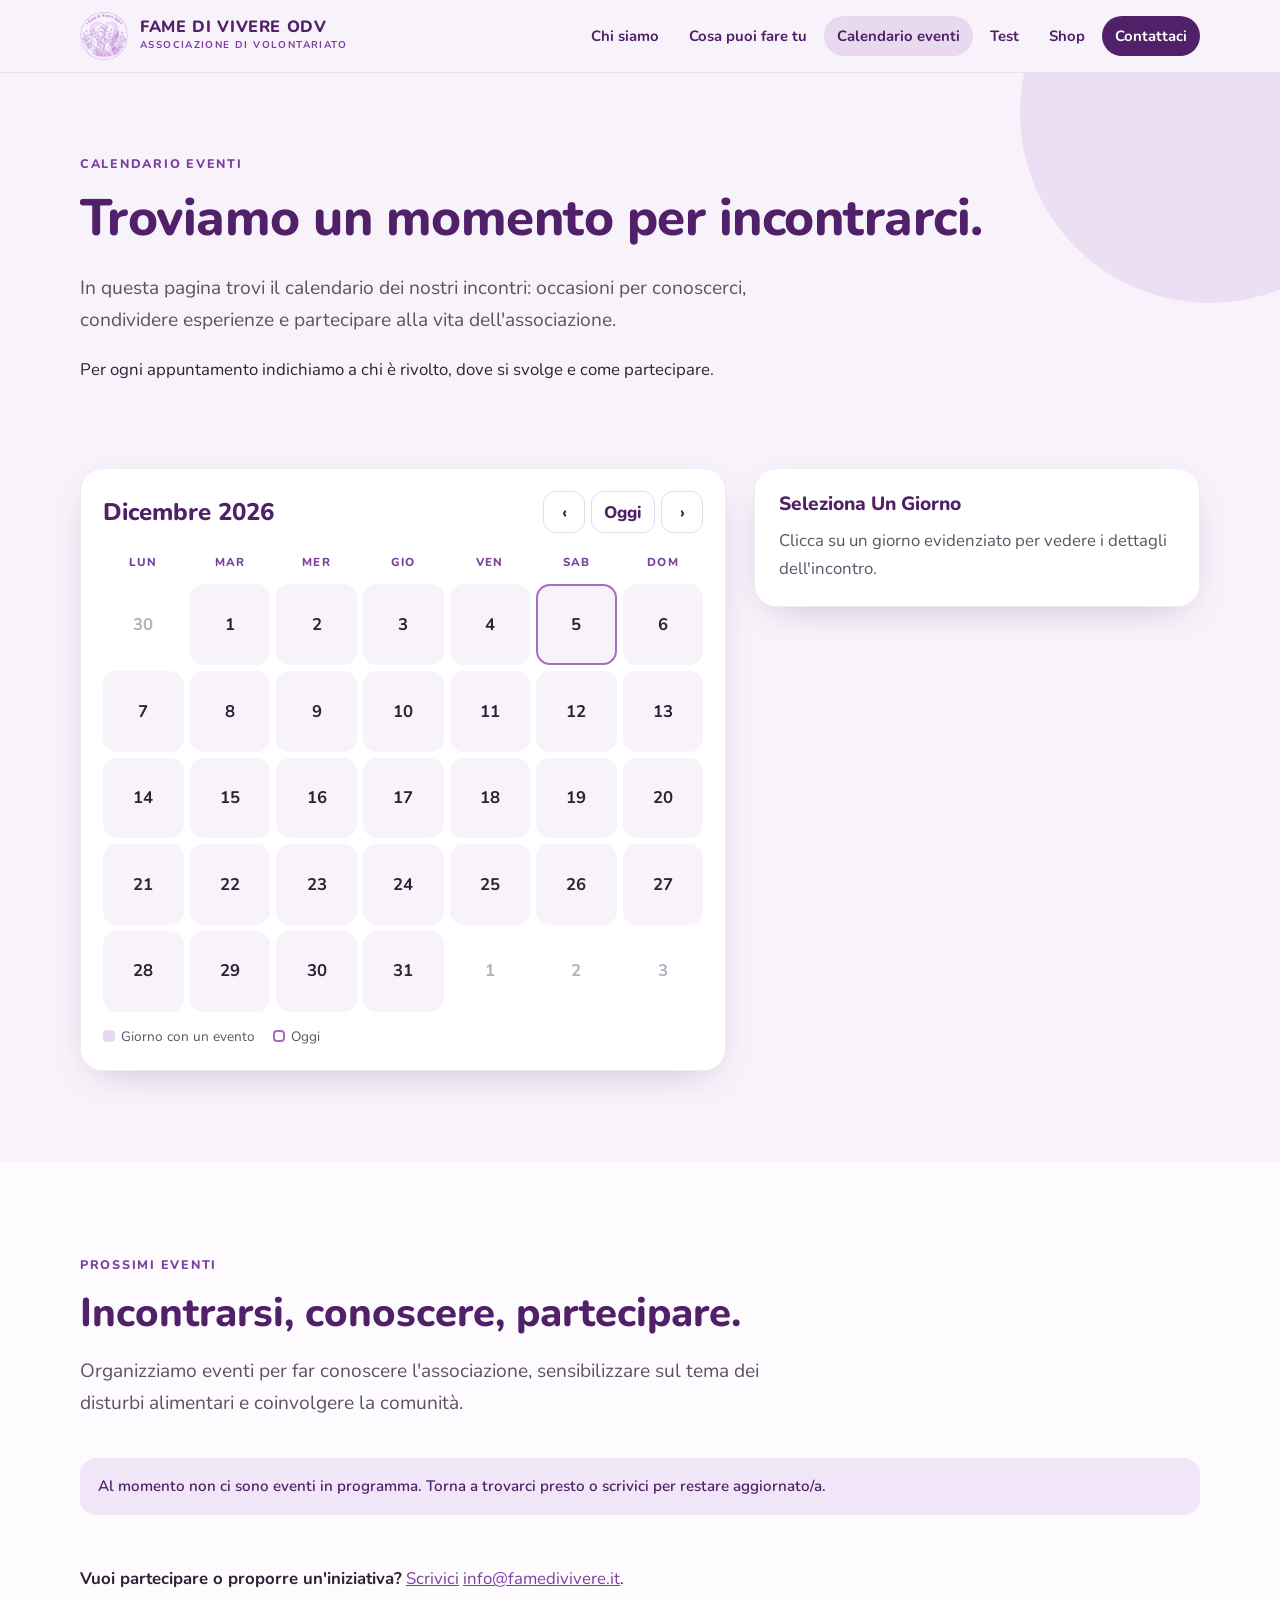
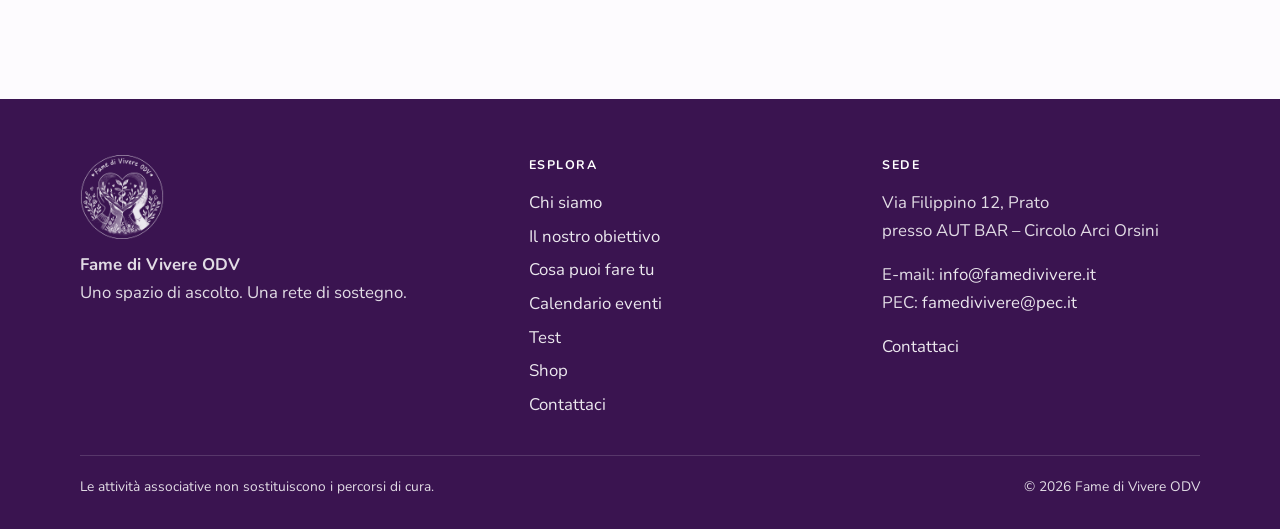
==== calendario.html @ 44b1a3b3 "Add files via upload" ====
<!doctype html>
<html lang="it">
<head>
<meta charset="utf-8">
<meta name="viewport" content="width=device-width,initial-scale=1">
<title>Calendario eventi – Fame di Vivere ODV</title>
<meta name="description" content="Il calendario degli incontri e degli eventi di Fame di Vivere ODV a Prato.">
<meta name="theme-color" content="#502068">
<link rel="icon" href="img/favicon.png">
<link rel="preconnect" href="https://fonts.googleapis.com">
<link rel="preconnect" href="https://fonts.gstatic.com" crossorigin>
<link href="https://fonts.googleapis.com/css2?family=Nunito:wght@400;600;700;800&display=swap" rel="stylesheet">
<link rel="stylesheet" href="style.css">
</head>
<body>
<header class="site-header">
  <div class="wrap nav">
    <a class="brand" href="index.html" aria-label="Fame di Vivere – home">
      <img src="img/logo-sm.png" alt="">
      <span><b>FAME DI VIVERE ODV</b><small>Associazione di volontariato</small></span>
    </a>
    <button class="burger" aria-label="Apri il menu" aria-expanded="false"><span></span><span></span><span></span></button>
    <ul class="menu" id="menu">
      <li><a href="index.html">Chi siamo</a></li>
      <li><a href="cosa-puoi-fare.html">Cosa puoi fare tu</a></li>
      <li><a href="calendario.html" aria-current="page">Calendario eventi</a></li>
      <li><a href="test.html">Test</a></li>
      <li><a href="shop.html">Shop</a></li>
      <li><a class="cta" href="contatti.html">Contattaci</a></li>
    </ul>
  </div>
</header>
<main>
<section class="page-hero">
  <div class="blob b1" style="width:380px;height:380px;right:-120px;top:-150px"></div>
  <div class="wrap">
    <span class="eyebrow">Calendario eventi</span>
    <h1>Troviamo un momento per incontrarci.</h1>
    <p class="lead">In questa pagina trovi il calendario dei nostri incontri: occasioni per conoscerci, condividere esperienze e partecipare alla vita dell'associazione.</p>
    <p>Per ogni appuntamento indichiamo a chi è rivolto, dove si svolge e come partecipare.</p>
  </div>
</section>

<section style="padding-top:20px">
  <div class="wrap cal-layout">
    <div class="cal">
      <div class="cal-top">
        <h2 id="cal-title" aria-live="polite"></h2>
        <div class="cal-nav">
          <button id="cal-prev" aria-label="Mese precedente">&#8249;</button>
          <button id="cal-oggi">Oggi</button>
          <button id="cal-next" aria-label="Mese successivo">&#8250;</button>
        </div>
      </div>
      <div class="cal-grid" id="cal-grid"></div>
      <div class="cal-legend"><span><i></i>Giorno con un evento</span><span><i class="t"></i>Oggi</span></div>
    </div>
    <aside class="day-panel" id="day-panel" aria-live="polite"></aside>
  </div>
</section>

<section class="alt" id="prossimi-eventi">
  <div class="wrap">
    <div class="sec-head">
      <span class="eyebrow">Prossimi eventi</span>
      <h2>Incontrarsi, conoscere, partecipare.</h2>
      <p class="lead">Organizziamo eventi per far conoscere l'associazione, sensibilizzare sul tema dei disturbi alimentari e coinvolgere la comunità.</p>
    </div>
    <div class="proximi" id="proximi"></div>
    <p style="margin-top:2.2rem"><strong>Vuoi partecipare o proporre un'iniziativa?</strong> <a href="contatti.html">Scrivici</a> <a href="mailto:info@famedivivere.it">info@famedivivere.it</a>.</p>
  </div>
</section>
<script src="eventi.js"></script>
<script src="calendario.js"></script>
</main>
<footer>
  <div class="wrap">
    <div class="foot">
      <div>
        <img src="img/logo.png" alt="">
        <p><strong>Fame di Vivere ODV</strong><br>Uno spazio di ascolto. Una rete di sostegno.</p>
      </div>
      <div>
        <h4>Esplora</h4>
        <ul><li><a href="index.html">Chi siamo</a></li><li><a href="index.html#obiettivo">Il nostro obiettivo</a></li><li><a href="cosa-puoi-fare.html">Cosa puoi fare tu</a></li><li><a href="calendario.html">Calendario eventi</a></li><li><a href="test.html">Test</a></li><li><a href="shop.html">Shop</a></li><li><a href="contatti.html">Contattaci</a></li></ul>
      </div>
      <div>
        <h4>Sede</h4>
        <p>Via Filippino 12, Prato<br>presso AUT BAR – Circolo Arci Orsini</p>
        <p>E-mail: <a href="mailto:info@famedivivere.it">info@famedivivere.it</a><br>PEC: <a href="mailto:famedivivere@pec.it">famedivivere@pec.it</a></p>
        <p><a href="contatti.html">Contattaci</a></p>
      </div>
    </div>
    <div class="legal">
      <span>Le attività associative non sostituiscono i percorsi di cura.</span>
      <span>© 2026 Fame di Vivere ODV</span>
    </div>
  </div>
</footer>
<script>
  const b=document.querySelector('.burger'),m=document.getElementById('menu');
  b.addEventListener('click',()=>{const o=m.classList.toggle('open');b.setAttribute('aria-expanded',o)});
  m.addEventListener('click',e=>{if(e.target.tagName==='A'){m.classList.remove('open');b.setAttribute('aria-expanded',false)}});
</script>
</body>
</html>
---- style.css ----
/* Fame di Vivere ODV — bozza sito
   Palette ricavata da logo e volantino */
:root{
  --viola-900:#3a1450;
  --viola-800:#502068;   /* viola del volantino */
  --viola-600:#7b3fa0;   /* tratto del logo */
  --viola-400:#a76cc3;
  --lilla-200:#e8d8f0;
  --lilla-100:#f1e6f7;
  --lilla-50:#f8f3fb;
  --carta:#fdfbfe;
  --ink:#2b2233;
  --ink-soft:#5d5266;
  --raggio:22px;
  --ombra:0 12px 40px -18px rgba(80,32,104,.35);
}
*{box-sizing:border-box}
html{scroll-behavior:smooth;scroll-padding-top:84px}
body{
  margin:0;font-family:"Nunito",system-ui,-apple-system,"Segoe UI",sans-serif;
  color:var(--ink);background:var(--lilla-50);line-height:1.65;font-size:1.05rem;
  -webkit-font-smoothing:antialiased;
}
img{max-width:100%;display:block}
a{color:var(--viola-600)}
h1,h2,h3{font-family:"Nunito",system-ui,sans-serif;color:var(--viola-800);line-height:1.15;margin:0 0 .5em}
h1{font-size:clamp(2.2rem,5.4vw,3.8rem);font-weight:800;letter-spacing:-.01em}
h2{font-size:clamp(1.7rem,3.6vw,2.5rem);font-weight:800}
h3{font-size:1.2rem;font-weight:800}
p{margin:0 0 1em}
.wrap{width:min(1120px,100% - 40px);margin-inline:auto}
.eyebrow{
  display:inline-block;font-size:.78rem;font-weight:800;letter-spacing:.14em;text-transform:uppercase;
  color:var(--viola-600);margin-bottom:.9rem
}
.lead{font-size:1.2rem;color:var(--ink-soft);max-width:60ch}
.serif{font-family:"Fraunces",Georgia,serif}

/* ---------- header ---------- */
.site-header{
  position:sticky;top:0;z-index:50;
  background:rgba(248,243,251,.88);backdrop-filter:blur(12px);
  border-bottom:1px solid rgba(123,63,160,.12);
}
.nav{display:flex;align-items:center;justify-content:space-between;gap:20px;height:72px}
.brand{display:flex;align-items:center;gap:12px;text-decoration:none;color:var(--viola-800)}
.brand img{width:48px;height:48px}
.brand b{display:block;font-weight:800;letter-spacing:.04em;font-size:1.02rem;line-height:1.1}
.brand small{display:block;font-size:.62rem;letter-spacing:.14em;text-transform:uppercase;font-weight:700;color:var(--viola-600)}
.menu{display:flex;gap:4px;list-style:none;margin:0;padding:0}
.menu a{
  display:block;padding:8px 13px;border-radius:99px;text-decoration:none;
  color:var(--viola-800);font-weight:700;font-size:.93rem;transition:background .2s
}
.menu a:hover{background:var(--lilla-200)}
.menu a.cta{background:var(--viola-800);color:#fff}
.menu a.cta:hover{background:var(--viola-900)}
.burger{display:none;background:none;border:0;padding:8px;cursor:pointer}
.burger span{display:block;width:26px;height:2.5px;background:var(--viola-800);margin:5px 0;border-radius:2px;transition:.25s}

/* ---------- hero ---------- */
.hero{position:relative;overflow:hidden;padding:clamp(48px,8vw,110px) 0 clamp(60px,8vw,120px)}
.blob{position:absolute;border-radius:50%;background:var(--lilla-200);opacity:.7;z-index:0}
.blob.b1{width:520px;height:520px;right:-140px;top:-120px}
.blob.b2{width:340px;height:340px;left:-130px;bottom:-110px;background:var(--lilla-100)}
.hero .grid{position:relative;z-index:1;display:grid;grid-template-columns:1.15fr .85fr;gap:48px;align-items:center}
.hero h1 em{font-style:normal;color:var(--viola-600)}
.hero .logo-big{width:min(430px,100%);margin-inline:auto;filter:drop-shadow(0 18px 30px rgba(80,32,104,.18))}
.btns{display:flex;flex-wrap:wrap;gap:14px;margin-top:1.6rem}
.btn{
  display:inline-flex;align-items:center;gap:8px;padding:14px 26px;border-radius:99px;
  font-weight:800;text-decoration:none;font-size:1rem;border:2px solid var(--viola-800);
  transition:transform .2s,background .2s,color .2s,box-shadow .2s
}
.btn.primary{background:var(--viola-800);color:#fff;box-shadow:0 10px 24px -12px var(--viola-800)}
.btn.primary:hover{background:var(--viola-900);transform:translateY(-2px)}
.btn.ghost{background:transparent;color:var(--viola-800)}
.btn.ghost:hover{background:var(--viola-800);color:#fff;transform:translateY(-2px)}
.btn.light{background:#fff;color:var(--viola-800);border-color:#fff}
.btn.light:hover{background:var(--lilla-200);border-color:var(--lilla-200)}

/* ---------- sezioni ---------- */
section{padding:clamp(56px,7vw,96px) 0}
section.alt{background:var(--carta)}
.sec-head{max-width:720px;margin-bottom:2.4rem}
.two{display:grid;grid-template-columns:1fr 1fr;gap:clamp(28px,5vw,64px);align-items:start}
.card{
  background:#fff;border-radius:var(--raggio);padding:28px;box-shadow:var(--ombra);
  border:1px solid rgba(123,63,160,.1)
}
.card h3{margin-bottom:.35em}
.cards{display:grid;grid-template-columns:repeat(3,1fr);gap:22px}
.icon{
  width:52px;height:52px;border-radius:16px;background:var(--lilla-100);display:grid;place-items:center;
  margin-bottom:16px;color:var(--viola-600)
}
.icon svg{width:26px;height:26px}

/* chi siamo */
.valori{display:flex;flex-wrap:wrap;gap:10px;margin-top:1.4rem}
.chip{
  background:var(--lilla-100);color:var(--viola-800);font-weight:800;font-size:.92rem;
  padding:8px 18px;border-radius:99px;border:1px solid rgba(123,63,160,.18)
}
.team{display:grid;grid-template-columns:repeat(auto-fill,minmax(170px,1fr));gap:20px;margin-top:2rem}
.person{text-align:center}
.avatar{
  width:132px;height:132px;border-radius:50%;margin:0 auto 12px;
  background:radial-gradient(circle at 35% 30%,var(--lilla-100),var(--lilla-200));
  border:3px dashed var(--viola-400);display:grid;place-items:center;color:var(--viola-400)
}
.avatar svg{width:42px;height:42px}
.person b{display:block;color:var(--viola-800)}
.person span{font-size:.9rem;color:var(--ink-soft)}
.team-title{margin-top:3rem;margin-bottom:0}

/* obiettivo */
.goal{
  background:var(--viola-800);color:#fff;border-radius:34px;padding:clamp(32px,6vw,72px);
  position:relative;overflow:hidden
}
.goal h2{color:#fff;max-width:20ch}
.goal p{color:rgba(255,255,255,.88);max-width:62ch}
.goal .blob{background:rgba(255,255,255,.07);width:420px;height:420px;right:-120px;bottom:-160px}
.goal .pillars{display:grid;grid-template-columns:repeat(3,1fr);gap:16px;margin:2rem 0 1.4rem;position:relative}
.pillars div{background:rgba(255,255,255,.1);border-radius:18px;padding:18px 20px;font-weight:800}
.pillars small{display:block;font-weight:600;opacity:.8;margin-top:4px;font-size:.88rem}
.note{
  display:flex;gap:12px;align-items:flex-start;background:var(--lilla-100);color:var(--viola-800);
  border-radius:16px;padding:16px 18px;font-size:.95rem;font-weight:600;position:relative
}
.goal .note{background:rgba(255,255,255,.14);color:#fff}
.note svg{flex:none;width:22px;height:22px;margin-top:2px}

/* dove siamo */
.map{
  min-height:320px;border-radius:var(--raggio);overflow:hidden;position:relative;
  background:linear-gradient(135deg,var(--lilla-100),var(--lilla-200));
  display:grid;place-items:center;text-align:center;padding:24px;color:var(--viola-800);
  border:2px dashed var(--viola-400)
}
.map svg{width:44px;height:44px;margin:0 auto 10px;color:var(--viola-600)}
.indirizzo{
  background:var(--viola-800);color:#fff;border-radius:var(--raggio);padding:24px 28px;margin-bottom:1.4rem;text-align:center
}
.indirizzo small{display:block;letter-spacing:.14em;text-transform:uppercase;font-weight:800;font-size:.72rem;opacity:.8}
.indirizzo strong{display:block;font-size:1.7rem;margin:.2rem 0}
.indirizzo span{font-size:.95rem;opacity:.9}
.todo{
  display:inline-block;background:#fff4c9;color:#7a5a00;border:1px dashed #d9b23a;
  padding:1px 9px;border-radius:8px;font-size:.88em;font-weight:700
}

/* contatti */
.contatti-list{list-style:none;margin:0;padding:0;display:grid;gap:14px}
.contatti-list li{display:flex;gap:14px;align-items:center}
.contatti-list .icon{margin:0;flex:none}
.contatti-list b{display:block;color:var(--viola-800);font-size:.88rem;letter-spacing:.04em}
.supporto{background:linear-gradient(160deg,var(--lilla-100),#fff)}
.supporto .card{box-shadow:none}
form{display:grid;gap:14px;margin-top:1rem}
label{font-weight:800;color:var(--viola-800);font-size:.9rem;display:block;margin-bottom:5px}
input,textarea{
  width:100%;font:inherit;padding:13px 16px;border-radius:14px;border:1.5px solid var(--lilla-200);
  background:#fff;color:var(--ink)
}
input:focus,textarea:focus{outline:3px solid rgba(123,63,160,.25);border-color:var(--viola-600)}
textarea{min-height:120px;resize:vertical}

/* test */
.soon{
  text-align:center;border-radius:34px;padding:clamp(36px,6vw,72px);
  background:var(--lilla-100);border:2px dashed var(--viola-400)
}
.soon h2{margin-bottom:.4em}
.soon p{max-width:58ch;margin-inline:auto}

/* agenda / eventi */
.agenda{display:grid;gap:18px}
.evento{
  display:grid;grid-template-columns:96px 1fr auto;gap:22px;align-items:center;
  background:#fff;border-radius:var(--raggio);padding:20px 24px;box-shadow:var(--ombra);
  border:1px solid rgba(123,63,160,.1)
}
.data{
  background:var(--viola-800);color:#fff;border-radius:18px;text-align:center;padding:12px 6px;line-height:1.1
}
.data b{display:block;font-size:1.9rem}
.data span{font-size:.78rem;letter-spacing:.14em;text-transform:uppercase;font-weight:800;opacity:.85}
.meta{display:flex;flex-wrap:wrap;gap:6px 18px;font-size:.92rem;color:var(--ink-soft);margin-top:6px}
.meta span::before{content:"•";color:var(--viola-400);margin-right:7px}
.tag{
  font-size:.74rem;font-weight:800;letter-spacing:.1em;text-transform:uppercase;
  background:var(--lilla-100);color:var(--viola-800);padding:5px 12px;border-radius:99px;display:inline-block;margin-bottom:6px
}
.campo-eventi{display:grid;grid-template-columns:repeat(2,1fr);gap:22px}
.ev-card{background:#fff;border-radius:var(--raggio);overflow:hidden;box-shadow:var(--ombra);border:1px solid rgba(123,63,160,.1)}
.ev-img{
  aspect-ratio:16/9;background:linear-gradient(135deg,var(--lilla-200),var(--viola-400));
  display:grid;place-items:center;color:rgba(255,255,255,.9)
}
.ev-img svg{width:48px;height:48px}
.ev-body{padding:22px 26px 26px}

/* footer */
footer{background:var(--viola-900);color:rgba(255,255,255,.85);padding:56px 0 30px}
footer a{color:#fff}
.foot{display:grid;grid-template-columns:1.3fr 1fr 1fr;gap:36px}
.foot img{width:84px;margin-bottom:12px;filter:brightness(0) invert(1);opacity:.9}
.foot h4{color:#fff;letter-spacing:.12em;text-transform:uppercase;font-size:.78rem;margin:0 0 .8rem}
.foot ul{list-style:none;margin:0;padding:0;display:grid;gap:6px}
.foot a{text-decoration:none;opacity:.9}
.foot a:hover{text-decoration:underline}
.legal{
  margin-top:36px;padding-top:20px;border-top:1px solid rgba(255,255,255,.15);
  font-size:.86rem;display:flex;flex-wrap:wrap;justify-content:space-between;gap:10px
}

/* ---------- responsive ---------- */
@media (max-width:900px){
  .hero .grid,.two,.cards,.goal .pillars,.foot,.campo-eventi{grid-template-columns:1fr}
  .hero .logo-big{width:min(300px,80%);order:-1}
  .evento{grid-template-columns:76px 1fr}
  .evento .btn{grid-column:1/-1;justify-content:center}
  .burger{display:block}
  .menu{
    position:absolute;top:72px;left:0;right:0;background:var(--lilla-50);flex-direction:column;
    padding:12px 20px 20px;border-bottom:1px solid rgba(123,63,160,.15);display:none
  }
  .menu.open{display:flex}
  .menu a{padding:12px 14px}
}
@media (prefers-reduced-motion:reduce){html{scroll-behavior:auto}*{transition:none!important}}

/* ---------- pagine interne ---------- */
.page-hero{position:relative;overflow:hidden;padding:clamp(40px,6vw,76px) 0 clamp(28px,4vw,48px)}
.page-hero .wrap{position:relative;z-index:1}
.page-hero h1{font-size:clamp(2rem,4.6vw,3.2rem)}
.menu a[aria-current="page"]{background:var(--lilla-200)}
.menu a.cta[aria-current="page"]{background:var(--viola-900)}

/* ---------- calendario ---------- */
.cal-layout{display:grid;grid-template-columns:1.45fr 1fr;gap:28px;align-items:start}
.cal{background:#fff;border-radius:var(--raggio);box-shadow:var(--ombra);border:1px solid rgba(123,63,160,.1);padding:22px}
.cal-top{display:flex;align-items:center;justify-content:space-between;gap:10px;margin-bottom:14px}
.cal-top h2{margin:0;font-size:1.5rem;text-transform:capitalize}
.cal-nav{display:flex;gap:6px}
.cal-nav button{
  font:inherit;font-weight:800;cursor:pointer;border:1.5px solid var(--lilla-200);background:#fff;color:var(--viola-800);
  border-radius:12px;min-width:42px;height:42px;padding:0 12px;transition:background .2s
}
.cal-nav button:hover{background:var(--lilla-100)}
.cal-grid{display:grid;grid-template-columns:repeat(7,1fr);gap:6px}
.cal-dow{text-align:center;font-size:.72rem;font-weight:800;letter-spacing:.1em;text-transform:uppercase;color:var(--viola-600);padding:6px 0}
.cal-day{
  position:relative;aspect-ratio:1/1;border:0;border-radius:14px;background:var(--lilla-50);color:var(--ink);
  font:inherit;font-weight:700;cursor:pointer;display:flex;flex-direction:column;align-items:center;justify-content:center;gap:4px;
  transition:background .15s,transform .15s
}
.cal-day:hover{background:var(--lilla-100)}
.cal-day.out{background:transparent;color:#b9acc3;cursor:default}
.cal-day.today{outline:2px solid var(--viola-400);outline-offset:-2px}
.cal-day.has{background:var(--lilla-200);color:var(--viola-800)}
.cal-day.has::after{content:"";width:7px;height:7px;border-radius:50%;background:var(--viola-600)}
.cal-day.sel{background:var(--viola-800);color:#fff}
.cal-day.sel::after{background:#fff}
.cal-day:focus-visible{outline:3px solid rgba(123,63,160,.5)}
.cal-legend{display:flex;gap:18px;flex-wrap:wrap;margin-top:14px;font-size:.85rem;color:var(--ink-soft)}
.cal-legend i{display:inline-block;width:12px;height:12px;border-radius:4px;background:var(--lilla-200);margin-right:6px;vertical-align:-1px}
.cal-legend i.t{background:#fff;outline:2px solid var(--viola-400);outline-offset:-2px}
.day-panel{background:#fff;border-radius:var(--raggio);box-shadow:var(--ombra);border:1px solid rgba(123,63,160,.1);padding:24px;position:sticky;top:92px}
.day-panel h3{margin-bottom:.6em;text-transform:capitalize}
.day-panel .empty{color:var(--ink-soft);margin:0}
.day-item{border-top:1px solid var(--lilla-200);padding:14px 0}
.day-item:first-of-type{border-top:0;padding-top:0}
.day-item h4{margin:.2rem 0 .3rem;color:var(--viola-800);font-size:1.05rem}
.day-item .meta{margin-top:2px}
.ev-date{font-size:.8rem;font-weight:800;letter-spacing:.1em;text-transform:uppercase;color:var(--viola-600);margin-bottom:6px}
.ev-card .ev-img.d{flex-direction:column;gap:2px;font-weight:800;color:#fff}
.ev-card .ev-img.d b{font-size:3rem;line-height:1}
.ev-card .ev-img.d span{letter-spacing:.2em;text-transform:uppercase;font-size:.85rem}
.ev-card .meta{margin:.5rem 0 1rem}
.proximi{display:grid;grid-template-columns:repeat(3,1fr);gap:22px}
@media (max-width:900px){
  .cal-layout,.proximi{grid-template-columns:1fr}
  .day-panel{position:static}
  .cal{padding:14px}.cal-grid{gap:4px}
}
.team-vol{grid-template-columns:repeat(4,1fr);max-width:860px;row-gap:28px}
@media (max-width:900px){.team-vol{grid-template-columns:repeat(2,1fr)}}

/* mappa */
.map.live{padding:0;border:0;display:block;min-height:0;aspect-ratio:4/3;box-shadow:var(--ombra);background:var(--lilla-100)}
.map.live iframe{width:100%;height:100%;border:0;display:block}
.map-link{margin:16px 0 0}
@media (max-width:900px){.map.live{aspect-ratio:1/1}}

/* foto volontarie */
.avatar.has-photo{border:3px solid #fff;outline:3px solid var(--viola-400);outline-offset:0;overflow:hidden;background:var(--lilla-100);padding:0}
.avatar.has-photo img{width:100%;height:100%;object-fit:cover;border-radius:50%}

/* pagina contatti */
.cards.c2{grid-template-columns:repeat(2,1fr)}
.card p:last-child{margin-bottom:0}
.come{margin:.2rem 0 1rem;padding-left:1.1rem}
.come li{margin-bottom:.6rem}
.come b{color:var(--viola-800)}
.emergency{
  display:grid;grid-template-columns:auto 1fr;gap:clamp(18px,4vw,40px);align-items:center;margin-top:28px;
  background:#fff;border-radius:var(--raggio);padding:clamp(24px,4vw,40px);
  border:2px solid var(--viola-800);box-shadow:var(--ombra)
}
.em-num{
  font-weight:800;font-size:clamp(2.6rem,6vw,4rem);line-height:1;color:#fff;background:var(--viola-800);
  border-radius:50%;width:clamp(100px,14vw,140px);aspect-ratio:1/1;display:grid;place-items:center
}
.emergency h3{font-size:1.4rem}
.emergency p:last-child{margin-bottom:0}
.em-close{font-weight:800;color:var(--viola-800)}
@media (max-width:900px){.cards.c2{grid-template-columns:1fr}.emergency{grid-template-columns:1fr;justify-items:start}}

/* sostienici */
.dona{display:grid;grid-template-columns:1fr 1fr;gap:clamp(24px,4vw,56px);align-items:start;
  background:#fff;border-radius:34px;padding:clamp(24px,5vw,56px);box-shadow:var(--ombra);border:1px solid rgba(123,63,160,.1)}
.dona-widget{min-height:320px;display:flex;justify-content:center}
.piccolo{font-size:.88rem;color:var(--ink-soft);margin-top:1rem}
@media (max-width:900px){.dona{grid-template-columns:1fr}}

/* questionario */
.form-box{background:#fff;border-radius:var(--raggio);box-shadow:var(--ombra);border:1px solid rgba(123,63,160,.1);overflow:hidden}
.form-box iframe{display:block;width:100%;height:1150px;border:0}
.form-fallback{margin:14px 4px 0;font-size:.93rem;color:var(--ink-soft)}
.after{background:#fff;border-radius:34px;padding:clamp(28px,5vw,56px);box-shadow:var(--ombra);border:1px solid rgba(123,63,160,.1)}
.after .contatti-list{margin:1.4rem 0}
@media (max-width:900px){.form-box iframe{height:1300px}}

/* v8: cosa puoi fare tu / iban / shop */
.chips-nav{display:flex;flex-wrap:wrap;gap:10px;margin-top:1.4rem}
.chips-nav .chip{text-decoration:none;transition:background .2s}
.chips-nav .chip:hover{background:var(--lilla-200)}
.dona-testo .icon{margin-bottom:10px}
.iban-box{display:grid;grid-template-columns:auto 1fr;gap:20px;align-items:start;margin-top:24px;
  background:var(--lilla-100);border-radius:var(--raggio);padding:clamp(22px,4vw,36px);border:1px solid rgba(123,63,160,.15)}
.iban-box .icon{background:#fff;margin:0}
.iban-box h3{margin-bottom:.2em}
.iban-dati{margin:1rem 0 0;display:grid;gap:10px}
.iban-dati div{display:grid;grid-template-columns:110px 1fr;gap:12px;align-items:baseline}
.iban-dati dt{font-weight:800;color:var(--viola-800);font-size:.88rem;letter-spacing:.06em;text-transform:uppercase}
.iban-dati dd{margin:0;font-weight:700;word-break:break-word}
.copy{font:inherit;font-weight:800;font-size:.85rem;cursor:pointer;border:1.5px solid var(--viola-800);background:#fff;color:var(--viola-800);
  border-radius:99px;padding:4px 14px;margin-left:8px}
.copy:hover:not(:disabled){background:var(--viola-800);color:#fff}
.copy:disabled{opacity:.4;cursor:not-allowed}
@media (max-width:900px){.iban-box{grid-template-columns:1fr}.iban-dati div{grid-template-columns:1fr;gap:2px}}
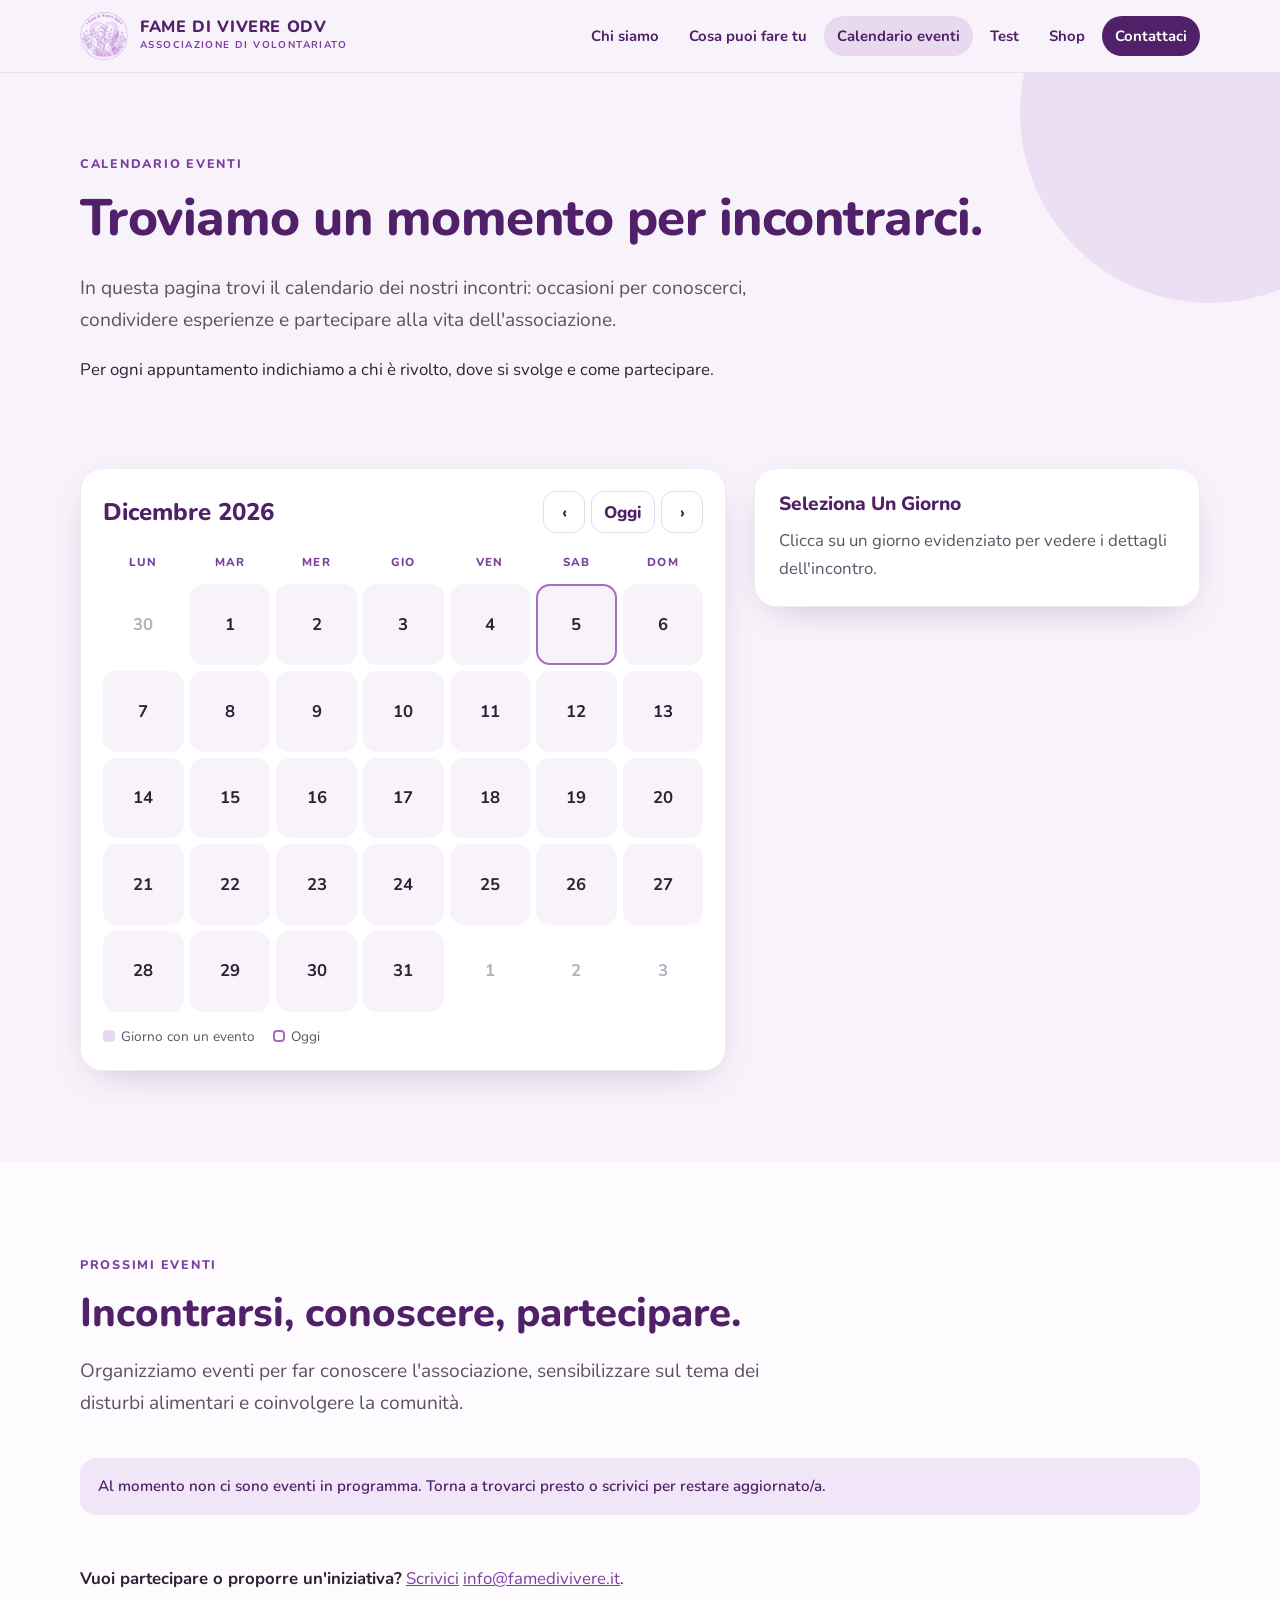
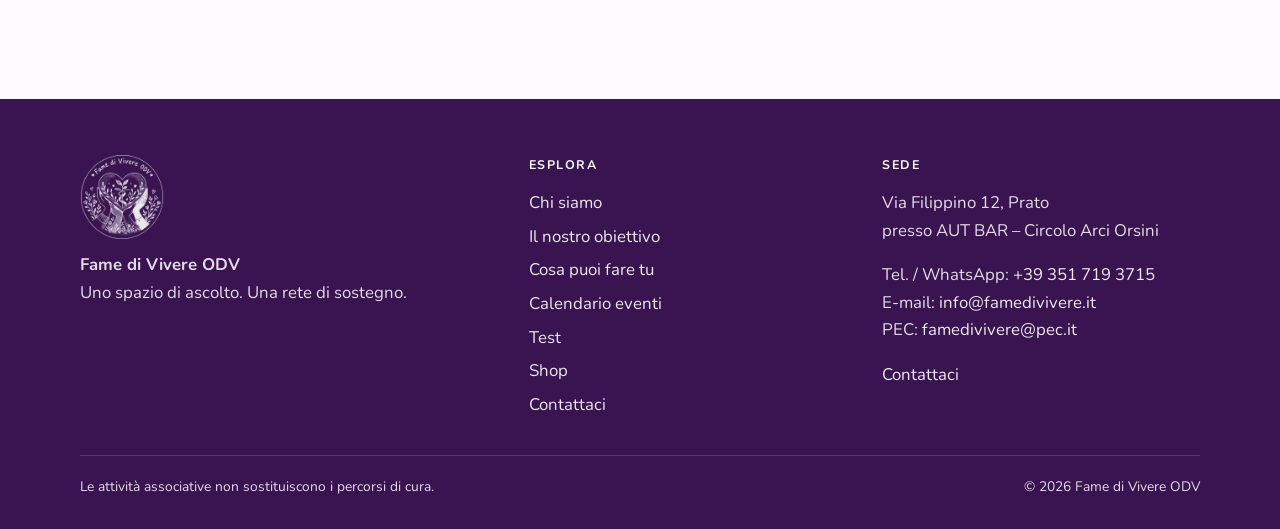
==== commit b2b0cbc6: "Aggiornamento v10" ====
--- a/calendario.html
+++ b/calendario.html
@@ -87,7 +87,7 @@
       <div>
         <h4>Sede</h4>
         <p>Via Filippino 12, Prato<br>presso AUT BAR – Circolo Arci Orsini</p>
-        <p>E-mail: <a href="mailto:info@famedivivere.it">info@famedivivere.it</a><br>PEC: <a href="mailto:famedivivere@pec.it">famedivivere@pec.it</a></p>
+        <p>Tel. / WhatsApp: <a href="tel:+393517193715">+39 351 719 3715</a><br>E-mail: <a href="mailto:info@famedivivere.it">info@famedivivere.it</a><br>PEC: <a href="mailto:famedivivere@pec.it">famedivivere@pec.it</a></p>
         <p><a href="contatti.html">Contattaci</a></p>
       </div>
     </div>
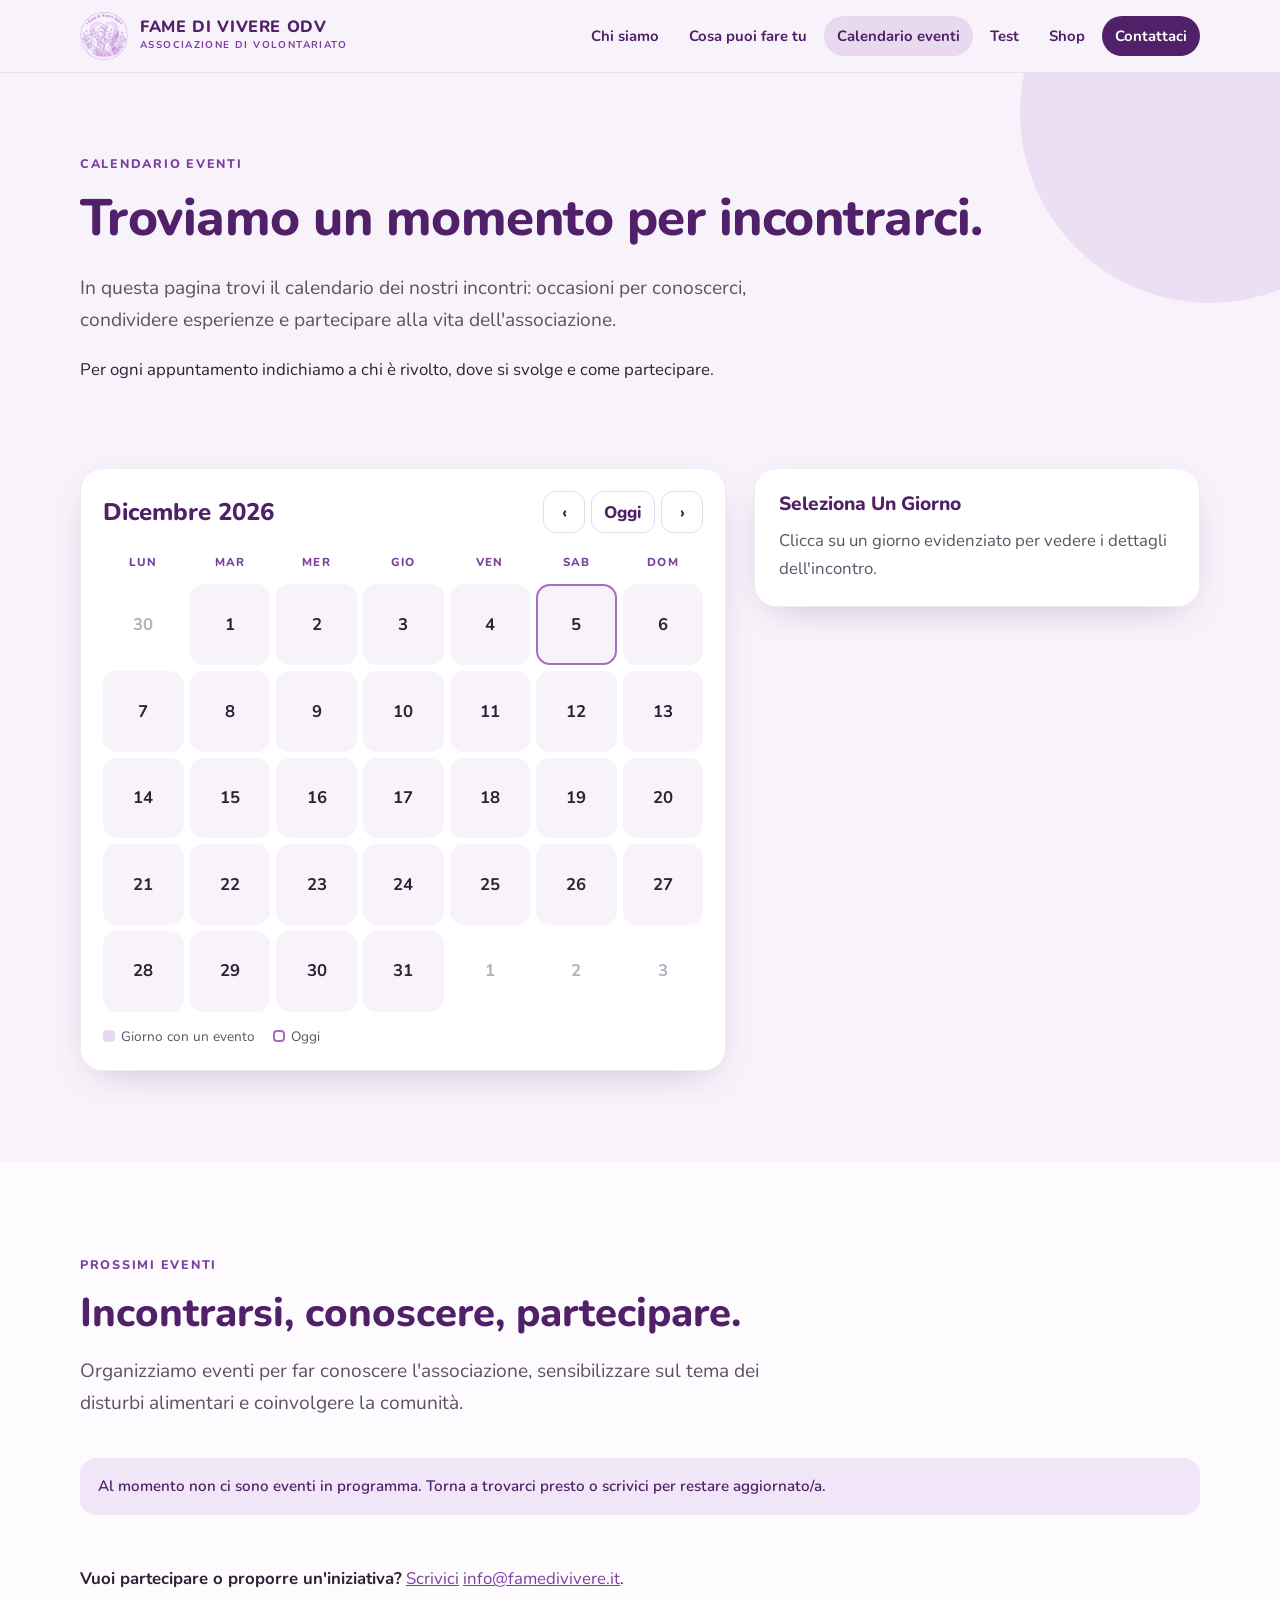
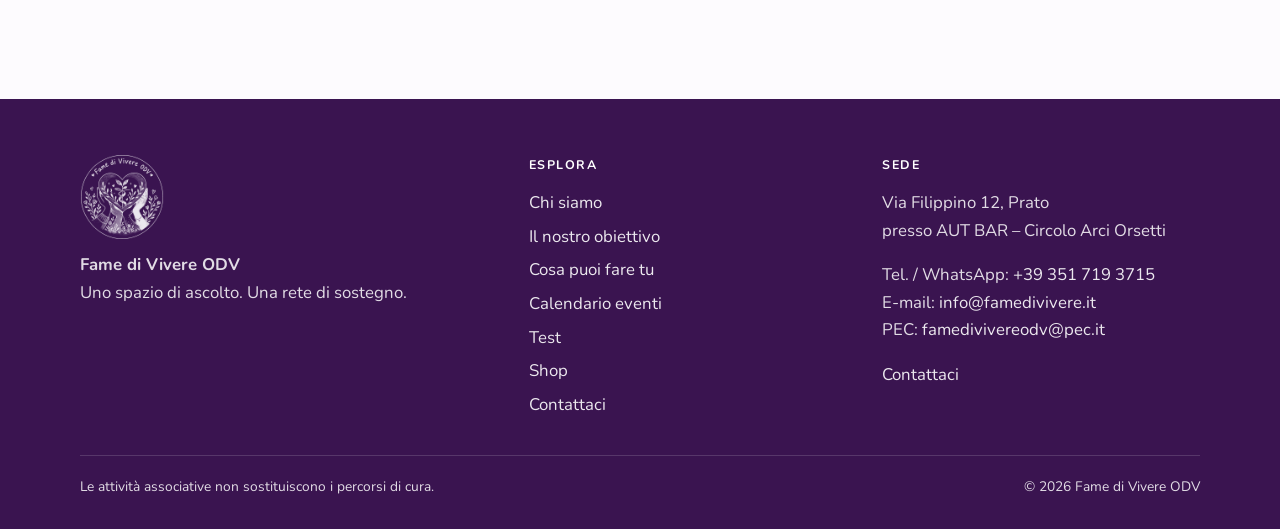
==== commit c9ae3f25: "Correzioni v11" ====
--- a/calendario.html
+++ b/calendario.html
@@ -86,8 +86,8 @@
       </div>
       <div>
         <h4>Sede</h4>
-        <p>Via Filippino 12, Prato<br>presso AUT BAR – Circolo Arci Orsini</p>
-        <p>Tel. / WhatsApp: <a href="tel:+393517193715">+39 351 719 3715</a><br>E-mail: <a href="mailto:info@famedivivere.it">info@famedivivere.it</a><br>PEC: <a href="mailto:famedivivere@pec.it">famedivivere@pec.it</a></p>
+        <p>Via Filippino 12, Prato<br>presso AUT BAR – Circolo Arci Orsetti</p>
+        <p>Tel. / WhatsApp: <a href="tel:+393517193715">+39 351 719 3715</a><br>E-mail: <a href="mailto:info@famedivivere.it">info@famedivivere.it</a><br>PEC: <a href="mailto:famedivivereodv@pec.it">famedivivereodv@pec.it</a></p>
         <p><a href="contatti.html">Contattaci</a></p>
       </div>
     </div>
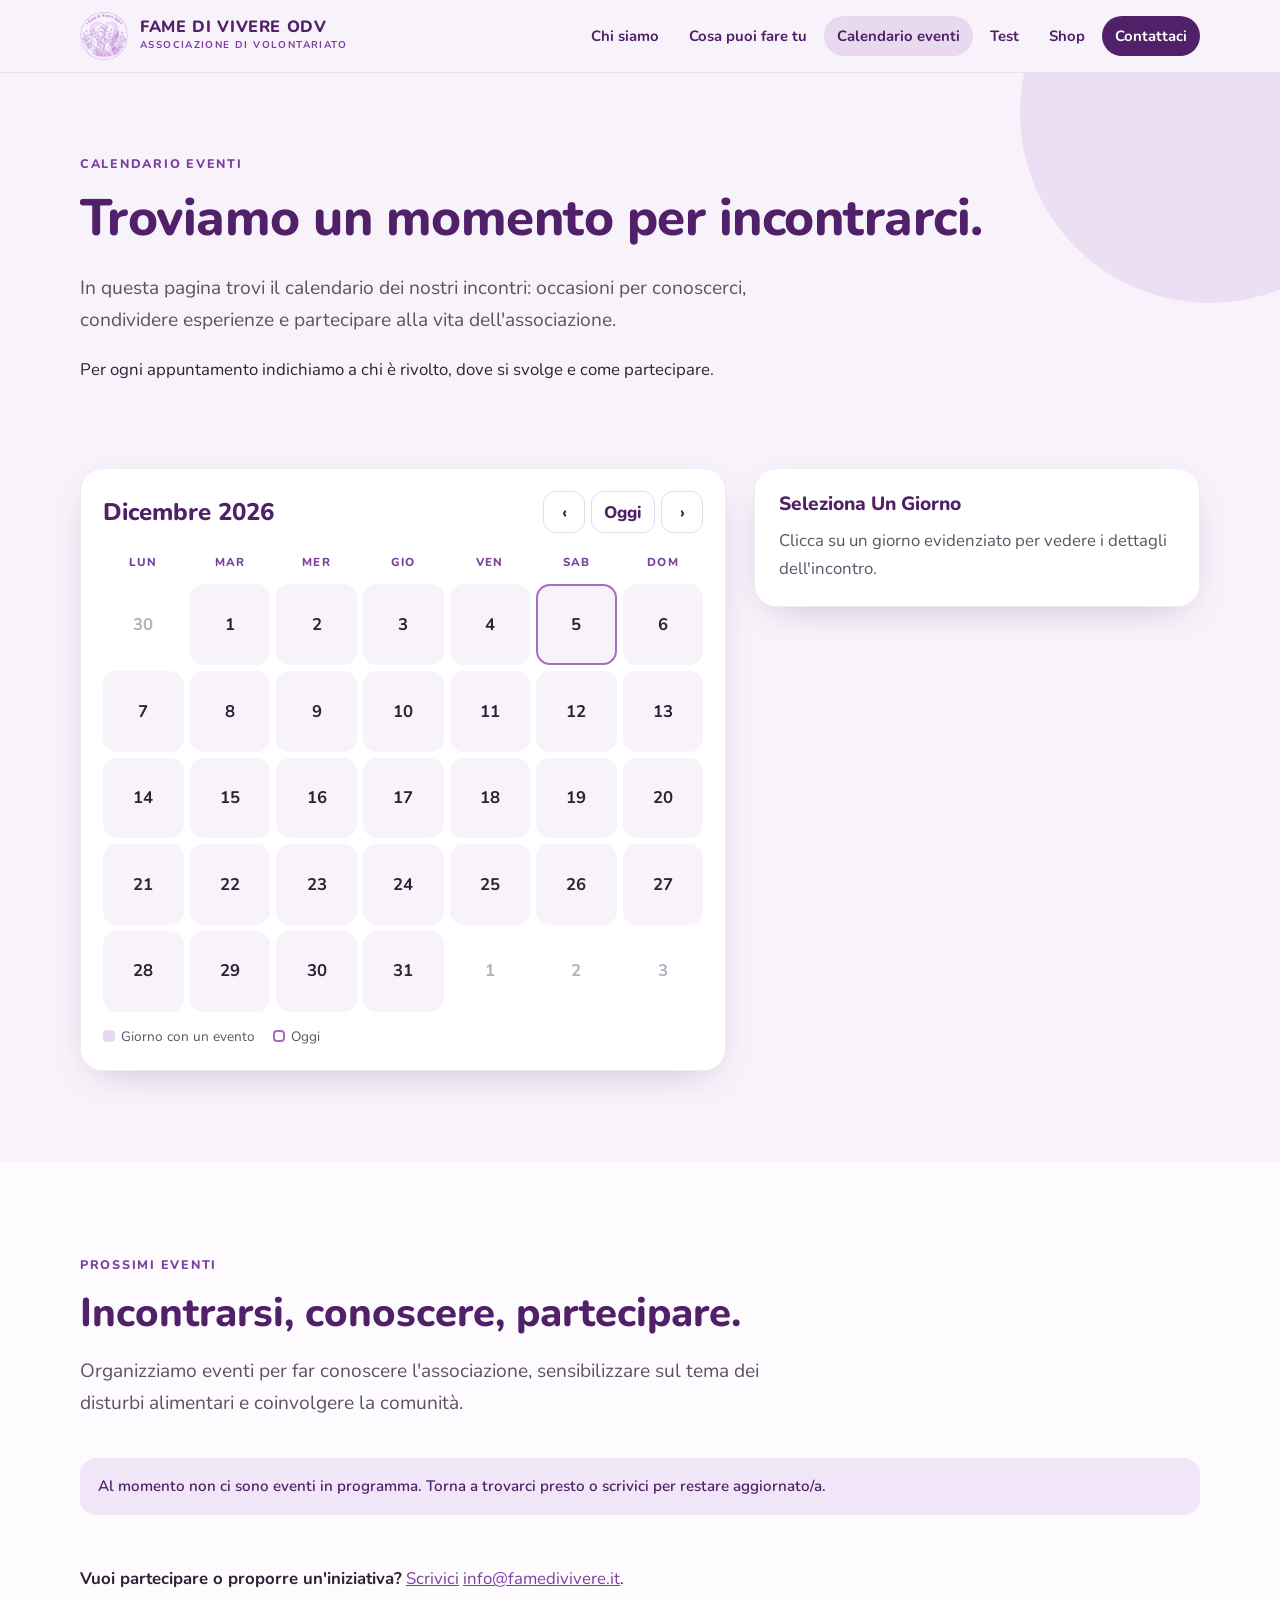
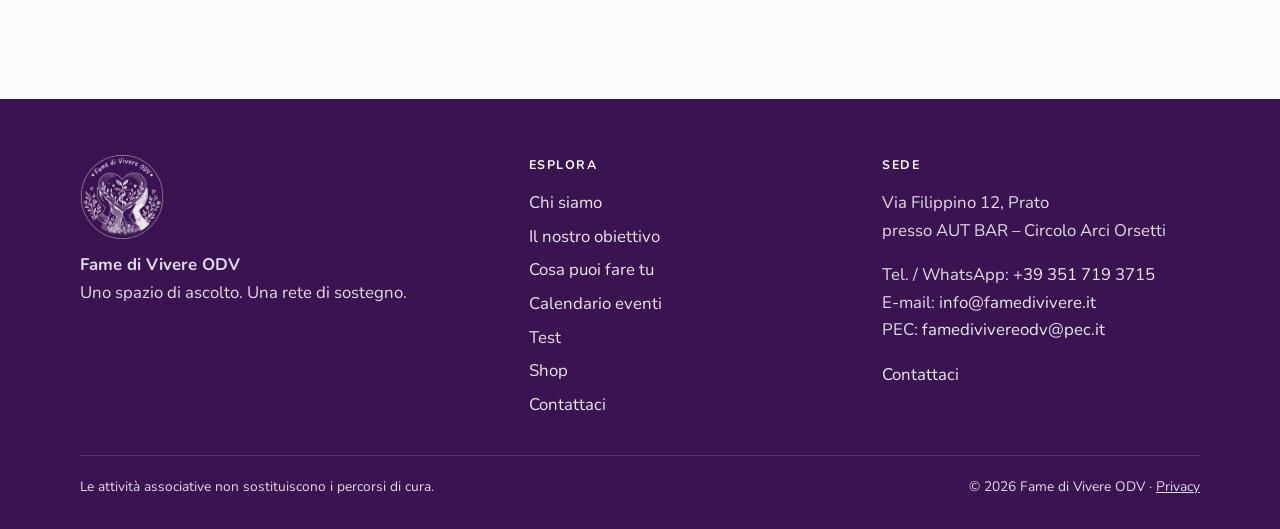
==== commit c6c628cb: "v12 privacy" ====
--- a/calendario.html
+++ b/calendario.html
@@ -7,9 +7,6 @@
 <meta name="description" content="Il calendario degli incontri e degli eventi di Fame di Vivere ODV a Prato.">
 <meta name="theme-color" content="#502068">
 <link rel="icon" href="img/favicon.png">
-<link rel="preconnect" href="https://fonts.googleapis.com">
-<link rel="preconnect" href="https://fonts.gstatic.com" crossorigin>
-<link href="https://fonts.googleapis.com/css2?family=Nunito:wght@400;600;700;800&display=swap" rel="stylesheet">
 <link rel="stylesheet" href="style.css">
 </head>
 <body>
@@ -93,7 +90,7 @@
     </div>
     <div class="legal">
       <span>Le attività associative non sostituiscono i percorsi di cura.</span>
-      <span>© 2026 Fame di Vivere ODV</span>
+      <span>© 2026 Fame di Vivere ODV · <a href="privacy.html">Privacy</a></span>
     </div>
   </div>
 </footer>
--- a/style.css
+++ b/style.css
@@ -352,3 +352,27 @@
 .copy:hover:not(:disabled){background:var(--viola-800);color:#fff}
 .copy:disabled{opacity:.4;cursor:not-allowed}
 @media (max-width:900px){.iban-box{grid-template-columns:1fr}.iban-dati div{grid-template-columns:1fr;gap:2px}}
+
+
+/* caratteri ospitati sul sito (niente connessione a Google Fonts) */
+@font-face{font-family:"Nunito";font-style:normal;font-weight:200 1000;font-display:swap;
+  src:local("Nunito"),url("fonts/Nunito/Nunito-VariableFont_wght.ttf") format("truetype")}
+
+/* contenuti di terze parti caricati a richiesta */
+.consent{background:var(--lilla-50);border:1px dashed var(--viola-400);border-radius:var(--raggio);padding:24px;text-align:center;display:flex;flex-direction:column;align-items:center;justify-content:center;gap:6px;min-height:240px}
+.consent strong{color:var(--viola-800);font-size:1.1rem}
+.consent p{max-width:52ch;margin:.3rem 0}
+.consent .btn{margin-top:.6rem}
+.map.live .consent{height:100%;border:0;border-radius:0}
+.map.live iframe{width:100%;height:100%}
+iframe.emb-fixed{display:block;width:100%;border:0}
+@media (max-width:900px){iframe.emb-fixed{min-height:560px}.form-box iframe.emb-fixed{height:1300px!important}}
+
+/* pagina privacy */
+.legale{max-width:78ch;background:#fff;border-radius:34px;padding:clamp(24px,4vw,48px);box-shadow:var(--ombra);border:1px solid rgba(123,63,160,.1)}
+.legale h2{font-size:1.35rem;margin:1.8em 0 .5em}
+.legale h3{font-size:1.08rem;margin:1.4em 0 .4em;color:var(--viola-600)}
+.legale>.piccolo:first-child{margin-top:0}
+.legale ul{padding-left:1.2em}
+.legale li{margin:.3em 0}
+.legal a{color:inherit;text-decoration:underline}
